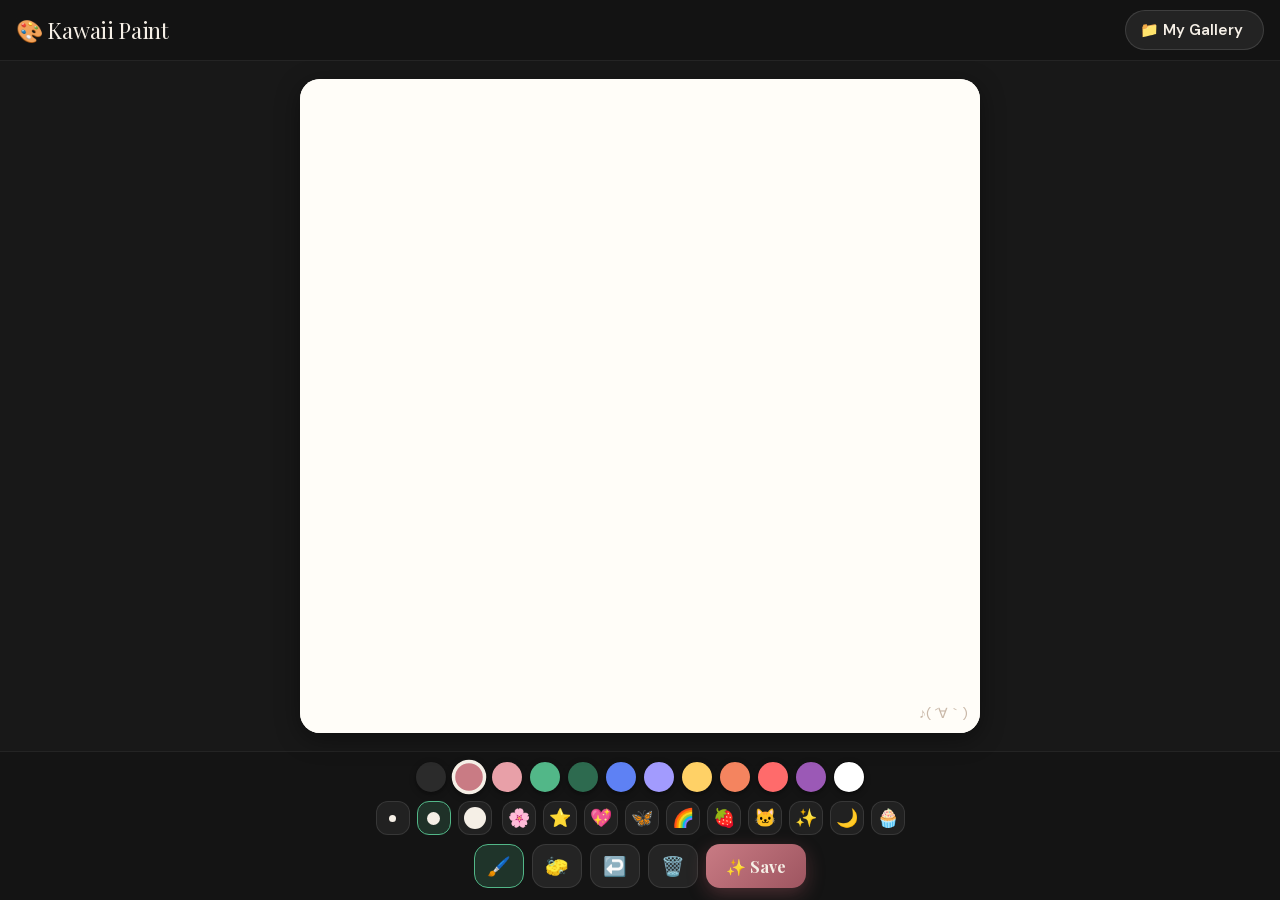
==== www/index.html @ 3e9714be "Kawaii Paint — drawing app + gallery for Neeksha's Apps hub Zero-backend static PWA: 12-colour brush" ====
<!DOCTYPE html>
<html lang="en">
<head>
<meta charset="UTF-8">
<meta name="viewport" content="width=device-width, initial-scale=1.0, maximum-scale=1.0, user-scalable=no, viewport-fit=cover">
<meta name="theme-color" content="#2B2B2B">
<title>🎨 Neeksha's Kawaii Paint</title>
<link rel="manifest" href="manifest.json">
<link rel="icon" href="icons/icon-192.png">
<link rel="apple-touch-icon" href="icons/icon-192.png">
<link rel="stylesheet" href="css/styles.css">
</head>
<body>

<!-- ══ STUDIO ══ -->
<div class="screen on" id="sStudio">
  <header class="bar top">
    <div class="brand">🎨 Kawaii&nbsp;Paint</div>
    <button class="chip" onclick="go('sGallery')">📁 My Gallery <span id="galCount"></span></button>
  </header>

  <div class="stage" id="stage">
    <canvas id="pad"></canvas>
    <div class="kao-corner" id="kaoCorner">♪( ´∀｀)</div>
  </div>

  <div class="tools">
    <div class="tool-row" id="colorRow"></div>
    <div class="tool-row split">
      <div class="group" id="sizeRow"></div>
      <div class="group" id="stampRow"></div>
    </div>
    <div class="tool-row actions">
      <button class="act" id="btnBrush" onclick="setTool('brush')" title="Brush">🖌️</button>
      <button class="act" id="btnErase" onclick="setTool('erase')" title="Eraser">🧽</button>
      <button class="act" onclick="undo()" title="Undo">↩️</button>
      <button class="act" onclick="clearPad()" title="Start over">🗑️</button>
      <button class="act go" onclick="saveDrawing()" title="Save to gallery">✨ Save</button>
    </div>
  </div>
</div>

<!-- ══ GALLERY ══ -->
<div class="screen" id="sGallery">
  <header class="bar top">
    <button class="chip" onclick="go('sStudio')">← Back to painting</button>
    <div class="brand">📁 My Gallery</div>
  </header>
  <div class="gallery-wrap">
    <div class="grid" id="galGrid"></div>
    <div class="empty" id="galEmpty" hidden>
      <div class="ei">🎨</div>
      <p>No paintings yet!<br>Make something wonderful and tap <b>✨ Save</b>.</p>
      <button class="chip big" onclick="go('sStudio')">Start painting →</button>
    </div>
  </div>
</div>

<!-- ══ LIGHTBOX ══ -->
<div class="lightbox" id="lightbox" onclick="closeLightbox(event)">
  <div class="lb-inner">
    <img id="lbImg" alt="painting">
    <div class="lb-date" id="lbDate"></div>
    <div class="lb-actions">
      <button class="chip" onclick="downloadCurrent()">⬇ Save picture</button>
      <button class="chip danger" onclick="deleteCurrent()">🗑️ Delete</button>
      <button class="chip" onclick="closeLightbox()">✦ Close</button>
    </div>
  </div>
</div>

<!-- ══ TOAST ══ -->
<div class="toast" id="toast"></div>

<script src="js/data.js"></script>
<script src="js/store.js"></script>
<script src="js/paint.js"></script>
<script src="js/gallery.js"></script>
<script src="js/app.js"></script>
<script src="js/pwa.js"></script>
</body>
</html>
---- www/css/styles.css ----
@font-face{font-family:'Playfair Display';font-style:normal;font-weight:400 900;font-display:swap;src:url('../fonts/PlayfairDisplay-var-latin.woff2') format('woff2')}
@font-face{font-family:'DM Sans';font-style:normal;font-weight:100 1000;font-display:swap;src:url('../fonts/DMSans-var-latin.woff2') format('woff2')}

:root{
  --ch:#2B2B2B; --ch-d:#181818; --ch-m:#363636;
  --ro:#C97B84; --ro-l:#E8A0A8; --ro-d:#9E5560;
  --gr:#2D6A4F; --gr-l:#52B788; --gr-ll:#95D5B2; --gr-d:#1B4332;
  --cr:#F5EFE6; --sl:#7B8FA1; --sl-l:#B0C4D4;
  --sdw:0 6px 24px rgba(0,0,0,.4);
}
*{margin:0;padding:0;box-sizing:border-box;-webkit-tap-highlight-color:transparent}
html,body{width:100%;height:100%;overflow:hidden;font-family:'DM Sans',sans-serif;background:var(--ch-d);color:var(--cr)}
button{cursor:pointer;font-family:inherit;border:none;outline:none;color:inherit}

.screen{position:fixed;inset:0;display:none;flex-direction:column}
.screen.on{display:flex}

/* ── bars ── */
.bar{display:flex;align-items:center;gap:12px;padding:calc(10px + env(safe-area-inset-top)) 16px 10px;background:rgba(20,20,20,.92);backdrop-filter:blur(16px);-webkit-backdrop-filter:blur(16px);border-bottom:1px solid rgba(255,255,255,.07);z-index:10}
.brand{font-family:'Playfair Display',serif;font-size:clamp(17px,4.5vw,22px);letter-spacing:-.3px}
.brand:first-child{flex:0 0 auto}
.bar .chip{margin-left:auto}
.bar .brand+.chip{margin-left:auto}

.chip{display:inline-flex;align-items:center;gap:6px;background:rgba(255,255,255,.07);border:1px solid rgba(255,255,255,.12);color:var(--cr);font-size:clamp(12px,3.3vw,15px);font-weight:600;padding:9px 14px;border-radius:50px;transition:background .15s,transform .1s}
.chip:active{transform:scale(.95);background:rgba(255,255,255,.16)}
.chip.big{padding:13px 24px;font-size:16px;margin-top:4px}
.chip.danger{background:rgba(201,123,132,.14);border-color:rgba(201,123,132,.4);color:var(--ro-l)}
#galCount{color:var(--gr-l);font-weight:800}

/* ── studio stage / canvas ── */
.stage{flex:1;position:relative;margin:12px;border-radius:20px;overflow:hidden;background:#fffdf8;box-shadow:var(--sdw),inset 0 0 0 1px rgba(0,0,0,.06);touch-action:none}
#pad{display:block;width:100%;height:100%;touch-action:none;cursor:crosshair}
.kao-corner{position:absolute;right:12px;bottom:10px;font-size:14px;color:#c9b8a8;pointer-events:none;user-select:none}

/* ── tools ── */
.tools{display:flex;flex-direction:column;gap:9px;padding:10px 12px calc(12px + env(safe-area-inset-bottom));background:rgba(20,20,20,.96);border-top:1px solid rgba(255,255,255,.07)}
.tool-row{display:flex;align-items:center;gap:8px;flex-wrap:wrap;justify-content:center}
.tool-row.split{justify-content:space-between;gap:10px}
.group{display:flex;align-items:center;gap:7px;flex-wrap:wrap;justify-content:center}

/* colors */
.swatch{width:30px;height:30px;border-radius:50%;border:3px solid transparent;transition:transform .12s,border-color .12s;box-shadow:0 2px 6px rgba(0,0,0,.35);flex:0 0 auto}
.swatch:active{transform:scale(.88)}
.swatch.on{border-color:var(--cr);transform:scale(1.15)}

/* sizes */
.size{width:34px;height:34px;border-radius:12px;background:rgba(255,255,255,.06);border:1.5px solid rgba(255,255,255,.1);display:flex;align-items:center;justify-content:center;transition:all .12s}
.size .dot{background:var(--cr);border-radius:50%}
.size.on{background:rgba(82,183,136,.18);border-color:var(--gr-l)}
.size:active{transform:scale(.9)}

/* stamps */
.stamp{width:34px;height:34px;border-radius:12px;background:rgba(255,255,255,.06);border:1.5px solid rgba(255,255,255,.1);font-size:18px;display:flex;align-items:center;justify-content:center;transition:all .12s;line-height:1}
.stamp.on{background:rgba(201,123,132,.18);border-color:var(--ro)}
.stamp:active{transform:scale(.9)}

/* action buttons */
.tool-row.actions{gap:8px}
.act{min-width:46px;height:44px;padding:0 12px;border-radius:14px;background:rgba(255,255,255,.07);border:1.5px solid rgba(255,255,255,.1);font-size:19px;display:flex;align-items:center;justify-content:center;transition:all .12s}
.act:active{transform:scale(.92)}
.act.on{background:rgba(82,183,136,.2);border-color:var(--gr-l)}
.act.go{margin-left:auto;background:linear-gradient(135deg,var(--ro),var(--ro-d));border:none;font-family:'Playfair Display',serif;font-size:16px;font-weight:700;padding:0 20px;box-shadow:0 6px 18px rgba(158,85,96,.4)}

/* ── gallery ── */
.gallery-wrap{flex:1;overflow-y:auto;padding:16px}
.grid{display:grid;grid-template-columns:repeat(auto-fill,minmax(150px,1fr));gap:12px}
.card{position:relative;border-radius:16px;overflow:hidden;background:#fffdf8;box-shadow:var(--sdw);aspect-ratio:5/3;cursor:pointer;transition:transform .12s;border:1px solid rgba(255,255,255,.08)}
.card:active{transform:scale(.97)}
.card img{width:100%;height:100%;object-fit:cover;display:block}
.card .cd{position:absolute;left:0;right:0;bottom:0;padding:6px 9px;font-size:10px;letter-spacing:.4px;color:var(--cr);background:linear-gradient(transparent,rgba(0,0,0,.6));text-transform:uppercase}
.empty{display:flex;flex-direction:column;align-items:center;justify-content:center;text-align:center;gap:12px;color:var(--sl-l);height:70vh}
.empty .ei{font-size:64px;opacity:.5}
.empty p{line-height:1.6;font-size:clamp(14px,3.6vw,16px)}

/* ── lightbox ── */
.lightbox{position:fixed;inset:0;z-index:100;display:none;align-items:center;justify-content:center;flex-direction:column;gap:14px;background:rgba(10,10,10,.82);backdrop-filter:blur(8px);-webkit-backdrop-filter:blur(8px);padding:24px}
.lightbox.on{display:flex}
.lb-inner{display:flex;flex-direction:column;align-items:center;gap:14px;max-width:min(560px,92vw)}
#lbImg{max-width:100%;max-height:62vh;border-radius:16px;background:#fffdf8;box-shadow:var(--sdw);border:1px solid rgba(255,255,255,.1)}
.lb-date{font-size:12px;color:var(--sl);letter-spacing:.5px;text-transform:uppercase}
.lb-actions{display:flex;gap:9px;flex-wrap:wrap;justify-content:center}

/* ── toast ── */
.toast{position:fixed;left:50%;bottom:calc(84px + env(safe-area-inset-bottom));transform:translateX(-50%) translateY(140px);background:var(--gr);color:var(--cr);font-weight:700;font-size:15px;padding:12px 24px;border-radius:50px;z-index:200;transition:transform .45s cubic-bezier(.34,1.56,.64,1);box-shadow:0 8px 26px rgba(45,106,79,.5);white-space:nowrap}
.toast.on{transform:translateX(-50%) translateY(0)}

@media(min-width:620px){
  .stage{margin:18px auto;width:min(680px,92vw)}
  .tools{align-items:center}
  .tool-row{max-width:700px}
}
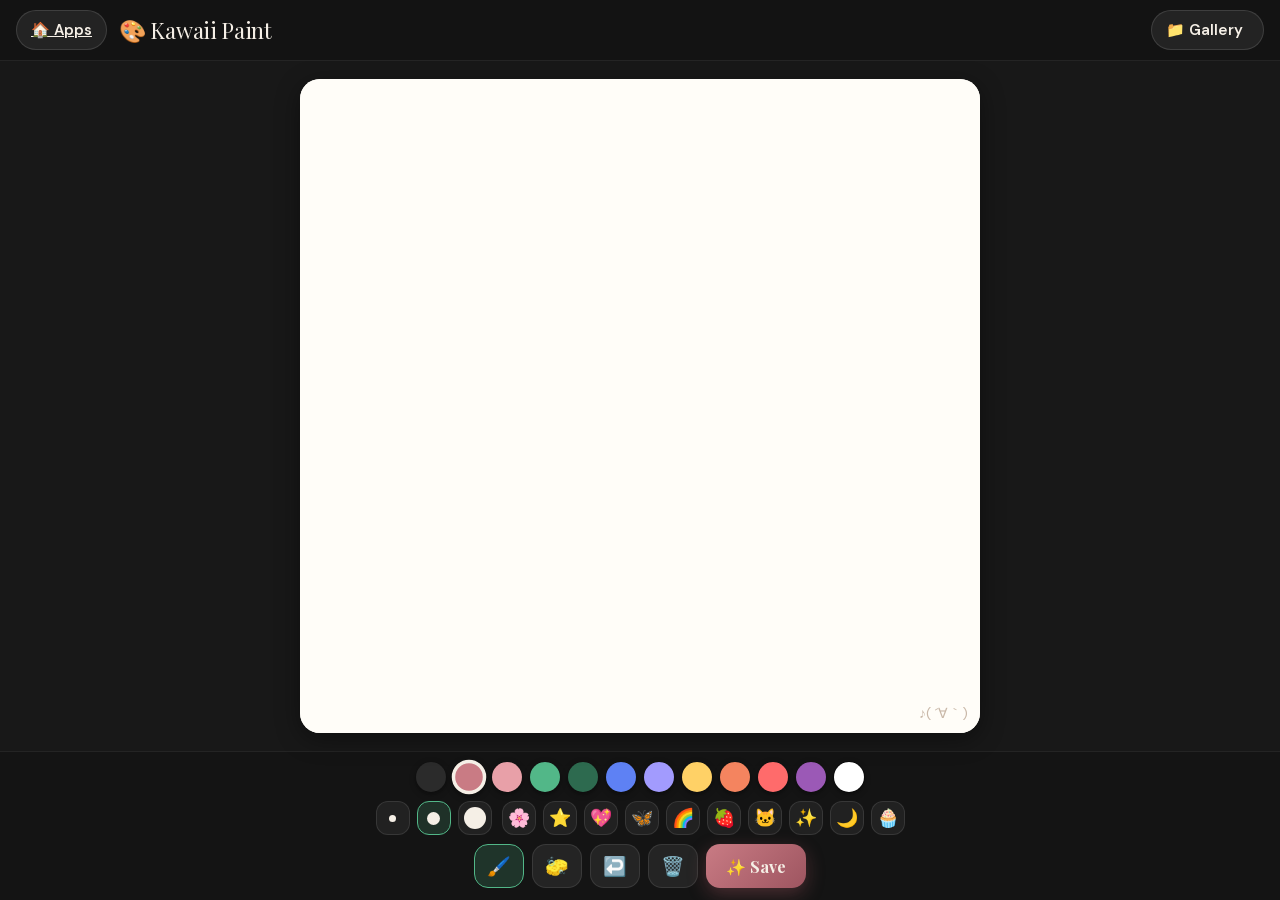
==== commit 137aa1f2: "Add 🏠 Apps link back to the hub (both screens) Co-Authored-By: Claude Opus 4.8 <noreply@anthropic.co" ====
--- a/www/index.html
+++ b/www/index.html
@@ -15,8 +15,9 @@
 <!-- ══ STUDIO ══ -->
 <div class="screen on" id="sStudio">
   <header class="bar top">
+    <a class="chip" href="/" title="All of Neeksha's apps">🏠 Apps</a>
     <div class="brand">🎨 Kawaii&nbsp;Paint</div>
-    <button class="chip" onclick="go('sGallery')">📁 My Gallery <span id="galCount"></span></button>
+    <button class="chip right" onclick="go('sGallery')">📁 Gallery <span id="galCount"></span></button>
   </header>
 
   <div class="stage" id="stage">
@@ -43,8 +44,9 @@
 <!-- ══ GALLERY ══ -->
 <div class="screen" id="sGallery">
   <header class="bar top">
-    <button class="chip" onclick="go('sStudio')">← Back to painting</button>
+    <button class="chip" onclick="go('sStudio')">← Painting</button>
     <div class="brand">📁 My Gallery</div>
+    <a class="chip right" href="/" title="All of Neeksha's apps">🏠 Apps</a>
   </header>
   <div class="gallery-wrap">
     <div class="grid" id="galGrid"></div>
--- a/www/css/styles.css
+++ b/www/css/styles.css
@@ -17,10 +17,9 @@
 
 /* ── bars ── */
 .bar{display:flex;align-items:center;gap:12px;padding:calc(10px + env(safe-area-inset-top)) 16px 10px;background:rgba(20,20,20,.92);backdrop-filter:blur(16px);-webkit-backdrop-filter:blur(16px);border-bottom:1px solid rgba(255,255,255,.07);z-index:10}
-.brand{font-family:'Playfair Display',serif;font-size:clamp(17px,4.5vw,22px);letter-spacing:-.3px}
-.brand:first-child{flex:0 0 auto}
-.bar .chip{margin-left:auto}
-.bar .brand+.chip{margin-left:auto}
+.brand{font-family:'Playfair Display',serif;font-size:clamp(15px,4vw,22px);letter-spacing:-.3px;white-space:nowrap;overflow:hidden;text-overflow:ellipsis;min-width:0;flex:0 1 auto}
+.bar .chip{flex:0 0 auto}
+.bar .chip.right{margin-left:auto}
 
 .chip{display:inline-flex;align-items:center;gap:6px;background:rgba(255,255,255,.07);border:1px solid rgba(255,255,255,.12);color:var(--cr);font-size:clamp(12px,3.3vw,15px);font-weight:600;padding:9px 14px;border-radius:50px;transition:background .15s,transform .1s}
 .chip:active{transform:scale(.95);background:rgba(255,255,255,.16)}
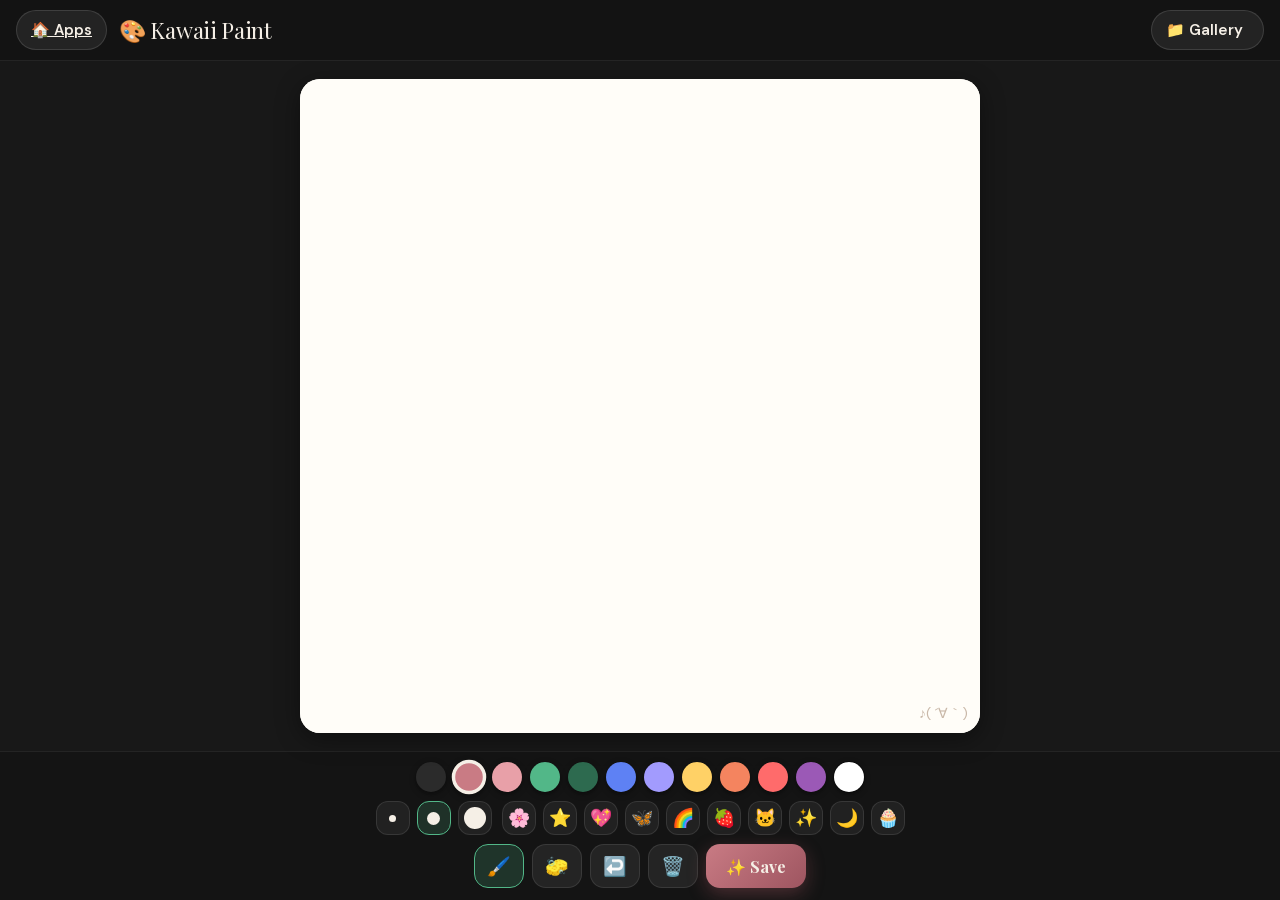
==== commit 87b1f9c8: "Add Content-Security-Policy meta (hardening) default-src 'self', connect-src 'self' (zero-network ap" ====
--- a/www/index.html
+++ b/www/index.html
@@ -2,6 +2,7 @@
 <html lang="en">
 <head>
 <meta charset="UTF-8">
+<meta http-equiv="Content-Security-Policy" content="default-src 'self'; script-src 'self' 'unsafe-inline'; style-src 'self' 'unsafe-inline'; img-src 'self' data: blob:; font-src 'self'; connect-src 'self'; media-src 'self' blob:; object-src 'none'; base-uri 'self'; form-action 'self'">
 <meta name="viewport" content="width=device-width, initial-scale=1.0, maximum-scale=1.0, user-scalable=no, viewport-fit=cover">
 <meta name="theme-color" content="#2B2B2B">
 <title>🎨 Neeksha's Kawaii Paint</title>
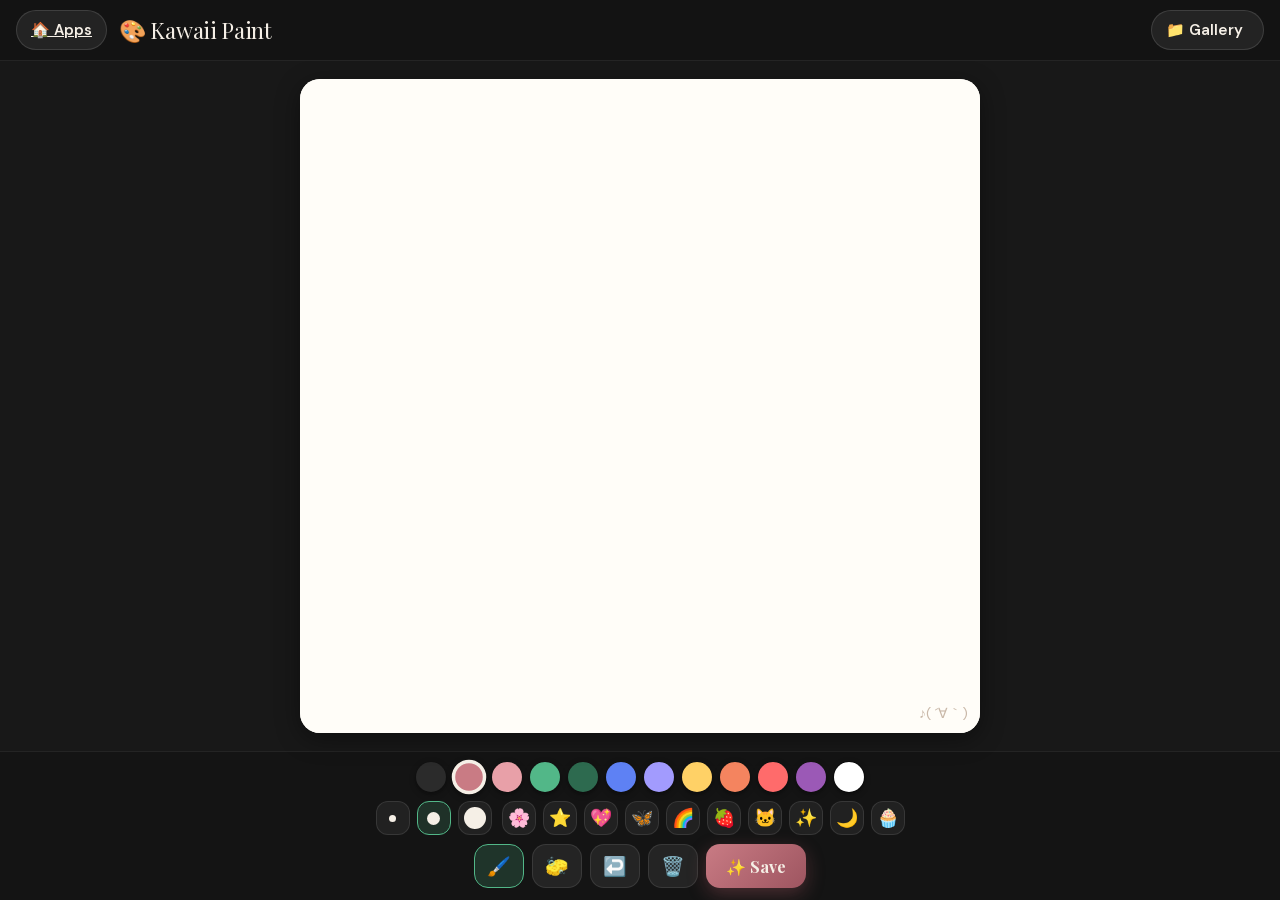
==== commit 9d57a0b9: "Gallery: two-tap delete confirm + iOS-safe save Delete in the lightbox now needs a second tap ('Tap " ====
--- a/www/index.html
+++ b/www/index.html
@@ -66,7 +66,7 @@
     <div class="lb-date" id="lbDate"></div>
     <div class="lb-actions">
       <button class="chip" onclick="downloadCurrent()">⬇ Save picture</button>
-      <button class="chip danger" onclick="deleteCurrent()">🗑️ Delete</button>
+      <button class="chip danger" id="lbDelete" onclick="deleteCurrent()">🗑️ Delete</button>
       <button class="chip" onclick="closeLightbox()">✦ Close</button>
     </div>
   </div>
